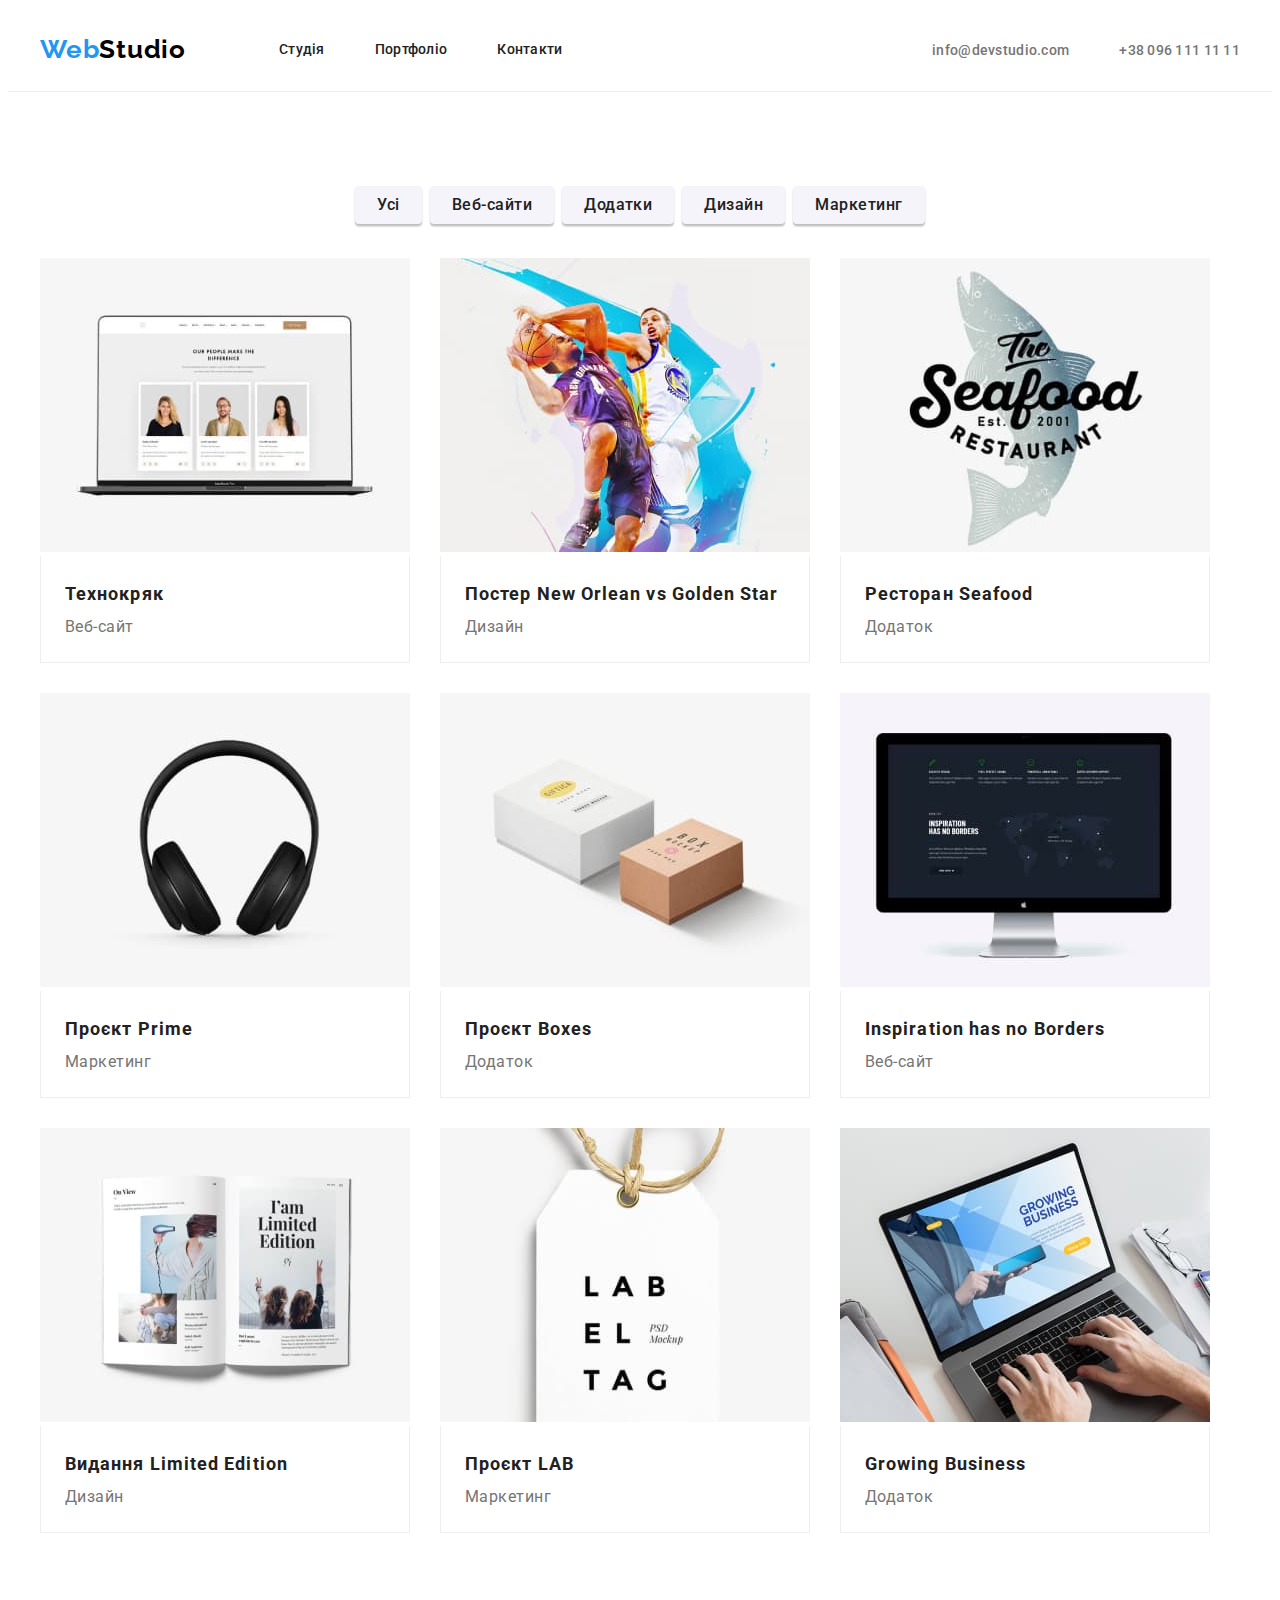
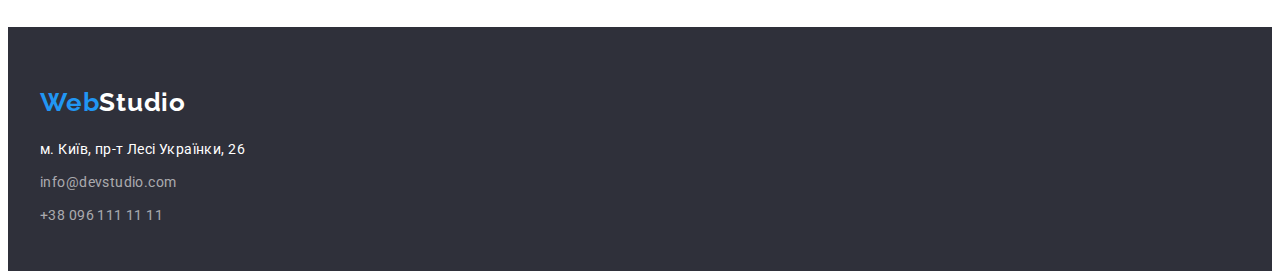
==== portfolio.html @ 80e69e96 "start-hw-4" ====
<!DOCTYPE html>
<html lang="uk">
	<head>
		<meta charset="UTF-8">
		<meta name="viewport" content="width=device-width, initial-scale=1.0">		
		<link rel="preconnect" href="https://fonts.googleapis.com">
		<link rel="preconnect" href="https://fonts.gstatic.com" crossorigin>
		<link href="https://fonts.googleapis.com/css2?family=Raleway:wght@700&family=Roboto:wght@400;500;700;900&display=swap"
			rel="stylesheet">
		<link
			rel="stylesheet"
			href="https://cdnjs.cloudflare.com/ajax/libs/modern-normalize/1.1.0/modern-normalize.min.css"
			integrity="sha512-wpPYUAdjBVSE4KJnH1VR1HeZfpl1ub8YT/NKx4PuQ5NmX2tKuGu6U/JRp5y+Y8XG2tV+wKQpNHVUX03MfMFn9Q=="
			crossorigin="anonymous"
			referrerpolicy="no-referrer"
		/>
		<link rel="stylesheet" href="./css/styles.css">
			<title>Портфоліо</title>
	</head>
	<body>
		<!--Шапка-->
		<header class="header">
			<div class="container header-container">
				<a href="./index.html" class="header-logo"><span class="logo-color">Web</span>Studio</a>
			<nav>
				<ul class="header-nav list">
					<li class="item"><a href="./index.html" class="header-nav-link link">Студія</a></li>
					<li class="item"><a href="./portfolio.html" class="header-nav-link link">Портфоліо</a></li>
					<li class="item"><a href="" class="header-nav-link link">Контакти</a></li>
				</ul>
			</nav>
			<ul class="list header-contact-list">
				<li class="item"><a href="" class="header-contact link">info@devstudio.com</a></li>
				<li class="item"><a href="" class="header-contact link">+38 096 111 11 11</a></li>
			</ul>
			</div>
		</header>
        <!--Головний розділ-->
        <main>
            <section class="portfolio">
                <!-- <h1>Наші проєкти</h1> -->
                <!--Фільтр проєктів-->
                <ul class="filter-projects list">
                    <li class="filter-item"><button type="button" class="filter-button-projects filter-all">Усі</button></li>
                    <li class="filter-item"><button type="button" class="filter-button-projects filter-web">Веб-сайти</button></li>
                    <li class="filter-item"><button type="button" class="filter-button-projects filter-apps">Додатки</button></li>
                    <li class="filter-item"><button type="button" class="filter-button-projects filter-design">Дизайн</button></li>
                    <li class="filter-item"><button type="button" class="filter-button-projects filter-marketing">Маркетинг</button></li>
                </ul>
                <!--Перелік проєктів-->
                <ul class="project-list list container">
                    <li class="project-item">
                        <a href="">
                            <img src="./images/tehnokryak.jpg" alt="фото веб-сайту технокряк" width="370" height="294">
                            <div class="project-text">
                                <h2 class="project-title">Технокряк</h2>
                                <p class="category-project">Веб-сайт</p>
                            </div>
                        </a>
                    </li>               
                    <li class="project-item">
                        <a href="">
                            <img src="./images/poster.jpg" alt="фото дизайна постера" width="370" height="294">
                            <div class="project-text">
                                <h2 class="project-title">Постер New Orlean vs Golden Star</h2>
                                <p class="category-project">Дизайн</p>
                            </div>                            
                        </a>
                    </li>
                    <li class="project-item">
                        <a href="">
                            <img src="./images/restaurant.jpg" alt="фото додатку ресторану сіфуд" width="370" height="294">
                            <div class="project-text">
                                <h2 class="project-title">Ресторан Seafood</h2>
                                <p class="category-project">Додаток</p>
                            </div>                            
                        </a>
                    </li>
                    <li class="project-item">
                        <a href="">
                            <img src="./images/prime.jpg" alt="фото проекту прайм" width="370" height="294">
                            <div class="project-text">
                                <h2 class="project-title">Проєкт Prime</h2>
                                <p class="category-project">Маркетинг</p>
                            </div>                            
                        </a>
                    </li>
                    <li class="project-item">
                        <a href="">
                            <img src="./images/boxes.jpg" alt="фото додатку боксес" width="370" height="294">
                            <div class="project-text">
                                <h2 class="project-title">Проєкт Boxes</h2>
                                <p class="category-project">Додаток</p>
                            </div>                            
                        </a>
                    </li>
                    <li class="project-item">
                        <a href="">
                            <img src="./images/inspiration.jpg" alt="фото веб-сайту інспіретіон" width="370" height="294">
                            <div class="project-text">
                                <h2 class="project-title">Inspiration has no Borders</h2>
                                <p class="category-project">Веб-сайт</p>
                            </div>                            
                        </a>
                    </li>

                    <li class="project-item">
                        <a href="">
                            <img src="./images/limited-edition.jpg" alt="фото проекту дизайну видання" width="370" height="294">
                            <div class="project-text">
                                <h2 class="project-title">Видання Limited Edition</h2>
                                <p class="category-project">Дизайн</p>
                            </div>                            
                        </a>
                    </li>
                    <li class="project-item">
                        <a href="">
                            <img src="./images/lab.jpg" alt="фото проекту лаб" width="370" height="294">
                            <div class="project-text">
                                <h2 class="project-title">Проєкт LAB</h2>
                                <p class="category-project">Маркетинг</p>
                            </div>                            
                        </a>
                    </li>
                    <li class="project-item">
                        <a href="">
                            <img src="./images/growing-bussines.jpg" alt="фото додатку гровін бізнес" width="370" height="294">
                            <div class="project-text">
                                <h2 class="project-title">Growing Business</h2>
                                <p class="category-project">Додаток</p>
                            </div>                            
                        </a>
                    </li>
                </ul>
            </section>        
        </main>
		<!--Підвал-->
		<footer class="footer footer-container">
			<div class="container">
				<a href="./index.html" class="footer-logo"><span class="logo-color">Web</span>Studio</a>
			<address>
				<ul class="list list-footer-contact">	
					<li class="footer-contact-item"><a href="" class="footer-contact link">м. Київ, пр-т Лесі Українки, 26</a></li>
					<li class="footer-contact-item"><a href="mailto:info@devstudio.com" class="footer-contact footer-communication link">info@devstudio.com</a></li>
					<li class="footer-contact-item"><a href="tel:+380961111111" class="footer-contact footer-communication link">+38 096 111 11 11</a></li>
				</ul>
			</address>
			</div>
		</footer>
	</body>
</html>
---- css/styles.css ----
:root {
    --text-color-secondary: #757575;
    --color-hover: #2196F3;
}

body {
    font-family: 'Roboto', sans-serif;
    color: #212121; 
}

h1,
h2,
h3,
h4,
h5,
h6,
p {
    margin: 0;
}

ul {
    list-style: none;
    margin: 0;
    padding: 0;
}

/* ---------------- Хедер---------------- */

.header {
    background: #ffffff;
    border-bottom: 1px solid #ECECEC;
}

.container {
    width: 1200px;
    padding-left: 15px;
    padding-right: 15px;
    margin: 0 auto;
}

.header-container {
    display: flex;
    align-items: center;
    border-bottom: 1px #ECECEC;
}

.header-logo {
    font-family: 'Raleway', sans-serif;
    font-weight: 700;
    font-size: 26px;
    line-height: 1.19;
    letter-spacing: 0.03em;    
    color: #000000;
    text-decoration: none;
    padding-top: 24px;
    padding-right: 20px;
    padding-bottom: 25px;
    margin-right: 73px;
}

.logo-color {
    color: #2196F3;
}

.header-nav {
    display: flex;    
}

.header-nav .item:not(:last-child),
.header-contact-list .item:not(:last-child) {
    margin-right: 50px;
}

.header-nav-link {
    display:inline-block;
    font-weight: 500;
    font-size: 14px;
    line-height: 1.14;
    letter-spacing: 0.02em;
    color: #212121;
    padding-top: 32px;
    padding-bottom: 32px;
}


.list {
    list-style: none;
}

.header-contact {
    font-weight: 500;
    font-size: 14px;
    line-height: 1.14;
    letter-spacing: 0.02em;
    color: #757575;
}

.header-contact-list {
    display: flex;
    margin-left: auto;
    padding-top: 32px;
    padding-bottom: 32px;
}

.link {
    text-decoration: none;
}

a:hover,
a:focus {
    color: var(--color-hover);
}


/* --------------Герой----------------- */

.hero-container {
    background-color: #2F303A;    
    margin: 0 auto;
    text-align: center;
    padding-top: 200px;
    padding-bottom: 200px;
        background-image: linear-gradient(
            rgba(47, 48, 58, 0.4),
            rgba(47, 48, 58, 0.4)
            ),
        url(../images/hero-img.jpg);
    }


.hero-title {
    font-weight: 900;
    font-size: 44px;
    line-height: 1.36;
    letter-spacing: 0.06em;
    text-transform: uppercase;    
    color: #FFFFFF;
    margin-bottom: 30px;
}

.hero-button {
    font-family: inherit;
    font-weight: 700;
    font-size: 16px;
    line-height: 1.88;
    align-items: center;
    letter-spacing: 0.06em;
    color: #FFFFFF;
    background: #2196F3;
    width: 216px;
    height: 50px;
    box-shadow: 0px 4px 4px rgba(0, 0, 0, 0.15);
    border-radius: 4px;
    border: none;
}

.hero-button:hover,
.hero-button:focus {
    background: #188CE8;
}

h2 {
    font-weight: 700;
    font-size: 36px;
    line-height: 1.17;
    /*  */
    letter-spacing: 0.03em;
}

.title-center {
    text-align: center;
}

.benefits {
    background: #FFFFFF;
    padding-top: 94px;
}

.benefits-list {
    display: flex;
}

.benefits-list .benefit-item:not(:last-child) {
    margin-right: 30px;
}

.benefits-title {
    font-weight: 700;
    font-size: 14px;
    line-height: 1.14;
    letter-spacing: 0.03em;
    text-transform: uppercase;
    margin-bottom: 10px;
}

.benefits-text {   
    font-size: 14px;
    line-height: 1.71;
    letter-spacing: 0.03em;
    color: var(--text-color-secondary);
}

.industry {
    background: #FFFFFF;
    padding-top: 94px;
    padding-bottom: 94px;
}
.industry-list {
    display: flex;
    margin-top: 50px;
}

.industry-list .industry-item:not(:last-child) {
    margin-right: 30px;
}

/*-------------------- Наша команда -------------------*/

.team {
    background: #F5F4FA;
    padding-top: 94px;
    padding-bottom: 94px;
}

.team-list {
    display: flex;
    margin-top: 50px;    
}

.team-list .team-person:not(:last-child) {
    margin-right: 30px;
}

.team-person {
    background: #FFFFFF;
    box-shadow: 0px 1px 3px rgba(0, 0, 0, 0.12), 0px 1px 1px rgba(0, 0, 0, 0.14), 0px 2px 1px rgba(0, 0, 0, 0.2);
border-radius: 0px 0px 4px 4px;
}

.member-team {
    font-weight: 500;
    font-size: 16px;
    line-height: 1.19;
    text-align: center;
    letter-spacing: 0.03em;    
}

.speciality-member-team {
    font-size: 16px;
    line-height: 1.19;
    text-align: center;
    letter-spacing: 0.03em;
    color: var(--text-color-secondary);
    margin-top: 10px;
    margin-bottom: 16px;
}

.member-t {
    padding-top: 30px;
    padding-bottom: 30px;
}

.team-soc-list {
    display: flex;
    justify-content: center;
    gap: 10px;

}

.team-soc-item {    
    width: 44px;
    height: 44px;
}

.team-soc-link {
    width: 100%;
    height: 100%;
    border-radius: 50%;
    /* background-color: tomato; */
    display: flex;
    align-items: center;
    justify-content: center;
}

.team-soc-icon {
    /* fill: #AFB1B8; */
}

.team-soc-link:hover,
.team-soc-link:focus {
    background-color: var(--color-hover);
}

.team-soc-link:hover .team-soc-icon,
.team-soc-link:focus .team-soc-icon {
    fill: #ffffff;
}

/* Футер */

.footer-container {    
    margin: 0 auto;
    
}

.footer {
    background: #2F303A;
    padding-top: 60px;
    padding-bottom: 43px;
}

.footer-logo {
    font-family: 'Raleway', sans-serif;
    font-weight: 700;
    font-size: 26px;
    line-height: 1.19;
    letter-spacing: 0.03em;
    color: #FFFFFF;
    text-decoration: none;
    display: inline-block;
}

.list-footer-contact {
    margin-top: 20px;
}

.footer-contact {
    font-style: normal;
    font-size: 14px;
    line-height: 1.71;
    letter-spacing: 0.03em;
    color: #FFFFFF;
}

.list-footer-contact .footer-contact-item:not(:last-child) {
    margin-bottom: 9px;
}

.footer-communication {
    color: rgba(255, 255, 255, 0.6);
}

/* Стиль Портфоліо */

.portfolio {
    background: #FFFFFF;
    padding-top: 94px;
    padding-bottom: 94px;
}

/* Фільтр проєктів */

.filter-button-projects {
    font-family: inherit;
    font-weight: 500;
    font-size: 16px;
    line-height: 1.62;
    text-align: center;
    letter-spacing: 0.03em;
    color: inherit;
    background: #F5F4FA;
    border: none;
    padding: 6px 22px;
    box-shadow: 0px 3px 1px rgba(0, 0, 0, 0.1), 0px 1px 2px rgba(0, 0, 0, 0.08), 0px 2px 2px rgba(0, 0, 0, 0.12);
border-radius: 4px;
}

.filter-button-projects:hover,
.filter-button-projects:focus {
    background: #2196F3;
    color: #FFFFFF;
    border: none;
}

.filter-projects {
    display: flex;    
    margin-bottom: 34px;
    justify-content: center;
}

.filter-projects .filter-item:not(:last-child) {
    margin-right: 8px;
}


/* Проєкти */

.project-list {
    display: flex;
    flex-wrap: wrap;
}

.project-list a {
    text-decoration: none;    
}

.project-item {   
    margin-right: 30px;
    margin-bottom: 30px;   
}

.project-item:nth-child(3n) {
    margin-right: 0;
}

.project-item:nth-last-child(-n + 3) {
    margin-bottom: 0;
}

.project-text {
    padding: 20px 24px;
    border-right: 1px solid #EEEEEE;
    border-bottom: 1px solid #EEEEEE;
    border-left: 1px solid #EEEEEE;
}

.project-title {    
    font-size: 18px;
    line-height: 2;
    letter-spacing: 0.06em;
    color: #212121;
}

.category-project {
    font-size: 16px;
    line-height: 1.88;
    letter-spacing: 0.03em;
    color: var(--text-color-secondary);
}
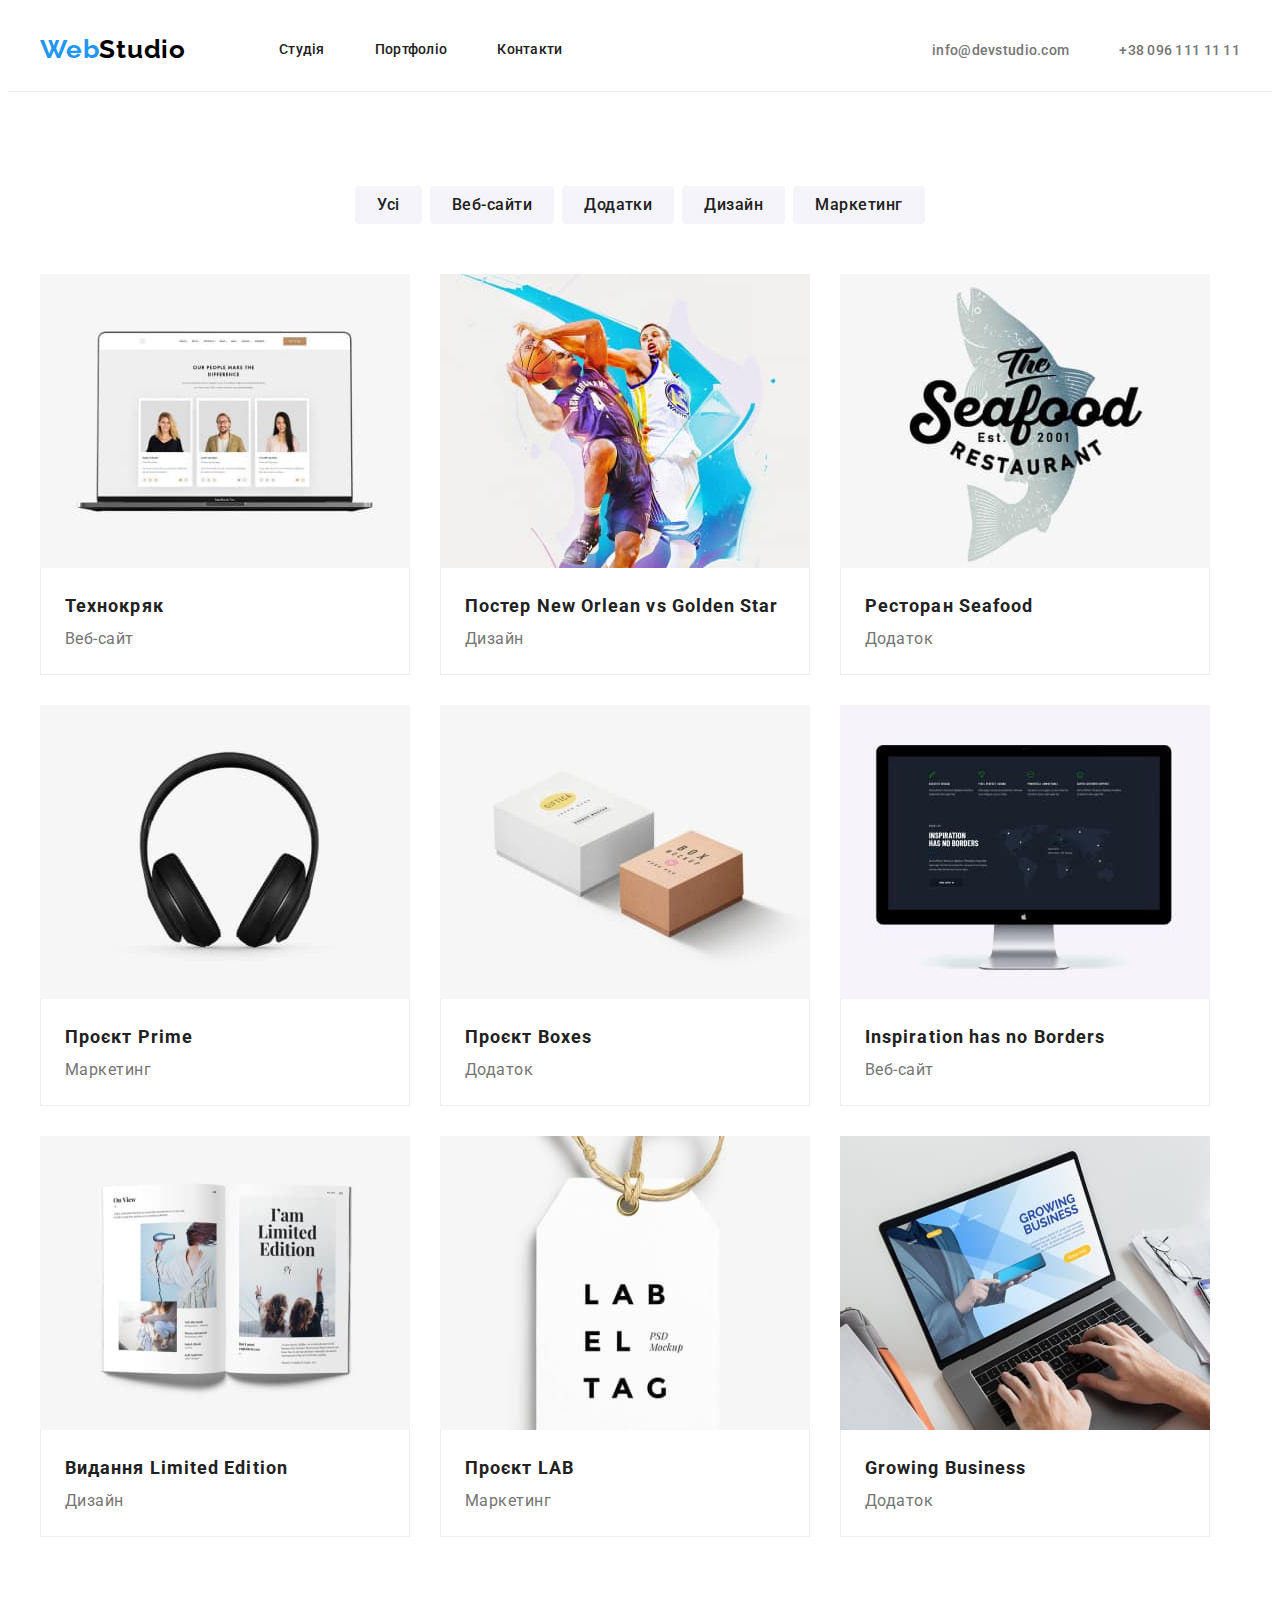
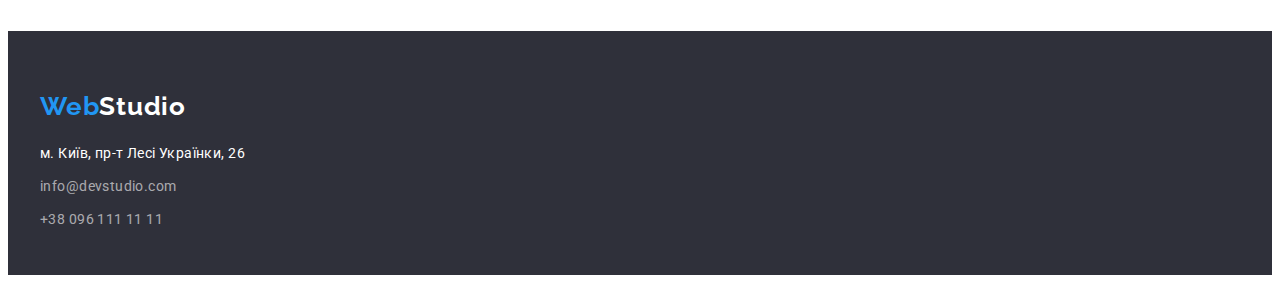
==== commit 171cc039: "1" ====
--- a/portfolio.html
+++ b/portfolio.html
@@ -37,8 +37,8 @@
 		</header>
         <!--Головний розділ-->
         <main>
-            <section class="portfolio">
-                <!-- <h1>Наші проєкти</h1> -->
+            <section class="portfolio container">
+                <h1 class="stealth-title">Наші проєкти</h1>
                 <!--Фільтр проєктів-->
                 <ul class="filter-projects list">
                     <li class="filter-item"><button type="button" class="filter-button-projects filter-all">Усі</button></li>
@@ -48,7 +48,7 @@
                     <li class="filter-item"><button type="button" class="filter-button-projects filter-marketing">Маркетинг</button></li>
                 </ul>
                 <!--Перелік проєктів-->
-                <ul class="project-list list container">
+                <ul class="project-list list">
                     <li class="project-item">
                         <a href="">
                             <img src="./images/tehnokryak.jpg" alt="фото веб-сайту технокряк" width="370" height="294">
--- a/css/styles.css
+++ b/css/styles.css
@@ -22,6 +22,21 @@
     list-style: none;
     margin: 0;
     padding: 0;
+}
+
+img {
+    display: block;
+}
+
+.stealth-title {
+    position: absolute;
+    width: 1px;
+    height: 1px;
+    margin: -1px;
+    padding: 0;
+    overflow: hidden;
+    border: 0;
+    clip: rect(0 0 0 0);
 }
 
 /* ---------------- Хедер---------------- */
@@ -163,7 +178,6 @@
     font-weight: 700;
     font-size: 36px;
     line-height: 1.17;
-    /*  */
     letter-spacing: 0.03em;
 }
 
@@ -178,6 +192,10 @@
 
 .benefits-list {
     display: flex;
+}
+
+.benefit-item {
+    width: 270px;
 }
 
 .benefits-list .benefit-item:not(:last-child) {
@@ -260,6 +278,7 @@
     padding-bottom: 30px;
 }
 
+
 .team-soc-list {
     display: flex;
     justify-content: center;
@@ -275,8 +294,7 @@
 .team-soc-link {
     width: 100%;
     height: 100%;
-    border-radius: 50%;
-    /* background-color: tomato; */
+    border-radius: 50%;    
     display: flex;
     align-items: center;
     justify-content: center;
@@ -295,6 +313,36 @@
 .team-soc-link:focus .team-soc-icon {
     fill: #ffffff;
 }
+
+.client {
+    padding-top: 94px;
+    padding-bottom: 94px;
+}
+
+.client-title {
+    margin-bottom: 50px;
+}
+
+.client-list {
+    display: flex;
+    justify-content: center;
+    gap: 30px;
+}
+
+.client-item {
+    width: 170px;
+    height: 92px;
+    background-color: yellow;
+}
+
+.client-link {
+    width: 100%;
+    height: 100%;
+    display: flex;
+    align-items: center;
+    justify-content: center;
+}
+
 
 /* Футер */
 
@@ -361,8 +409,8 @@
     background: #F5F4FA;
     border: none;
     padding: 6px 22px;
-    box-shadow: 0px 3px 1px rgba(0, 0, 0, 0.1), 0px 1px 2px rgba(0, 0, 0, 0.08), 0px 2px 2px rgba(0, 0, 0, 0.12);
-border-radius: 4px;
+    border-radius: 4px;
+    /* box-shadow: 0px 3px 1px rgba(0, 0, 0, 0.1), 0px 1px 2px rgba(0, 0, 0, 0.08), 0px 2px 2px rgba(0, 0, 0, 0.12); */
 }
 
 .filter-button-projects:hover,
@@ -374,7 +422,7 @@
 
 .filter-projects {
     display: flex;    
-    margin-bottom: 34px;
+    margin-bottom: 50px;
     justify-content: center;
 }
 
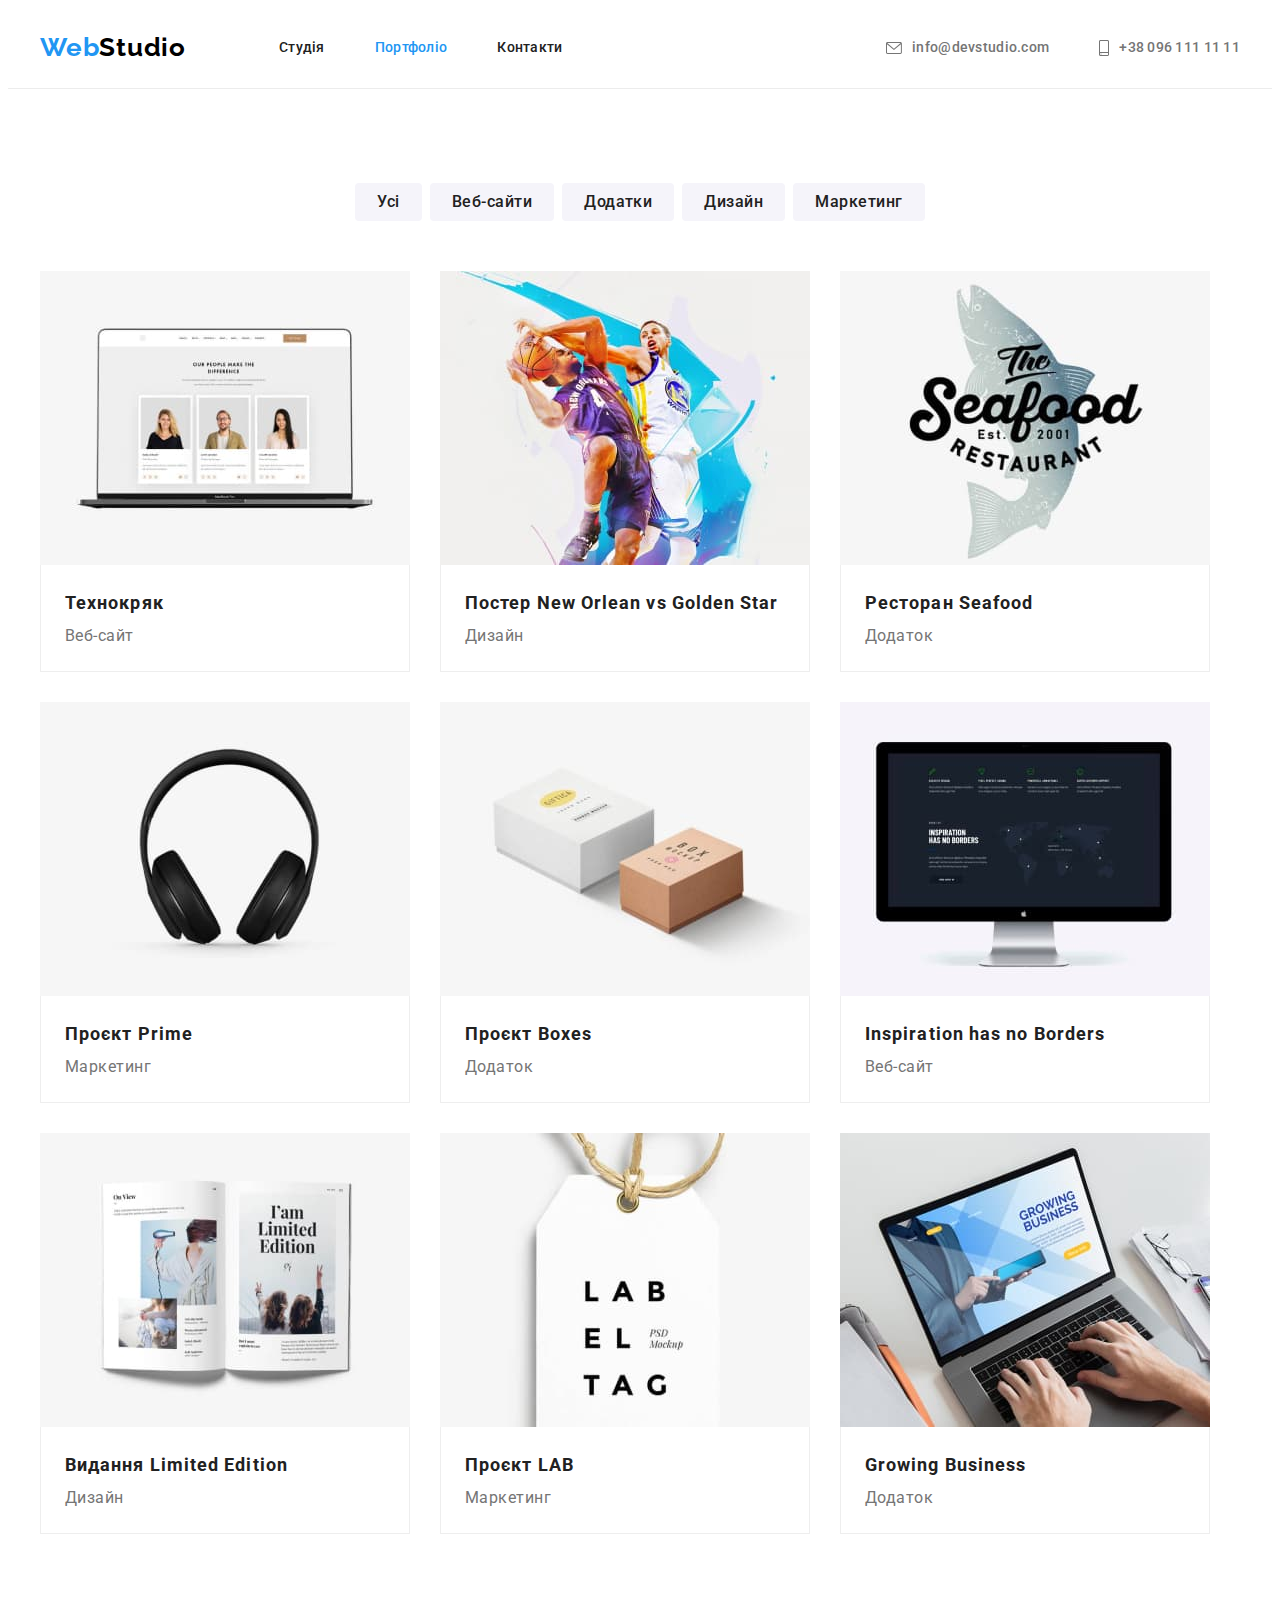
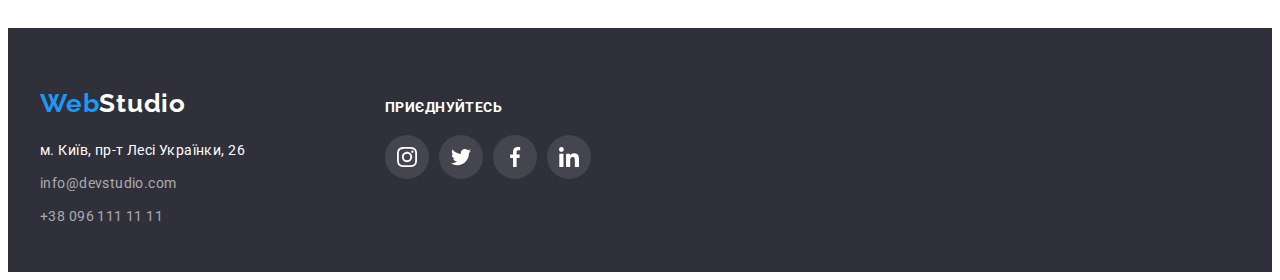
==== commit d799d6d5: "hw-4" ====
--- a/portfolio.html
+++ b/portfolio.html
@@ -24,14 +24,34 @@
 				<a href="./index.html" class="header-logo"><span class="logo-color">Web</span>Studio</a>
 			<nav>
 				<ul class="header-nav list">
-					<li class="item"><a href="./index.html" class="header-nav-link link">Студія</a></li>
-					<li class="item"><a href="./portfolio.html" class="header-nav-link link">Портфоліо</a></li>
-					<li class="item"><a href="" class="header-nav-link link">Контакти</a></li>
+					<li class="item">
+                        <a href="./index.html" class="header-nav-link link">Студія</a>
+                    </li>
+					<li class="item">
+                        <a href="./portfolio.html" class="header-nav-link link current">Портфоліо</a>
+                    </li>
+					<li class="item">
+                        <a href="" class="header-nav-link link">Контакти</a>
+                    </li>
 				</ul>
 			</nav>
 			<ul class="list header-contact-list">
-				<li class="item"><a href="" class="header-contact link">info@devstudio.com</a></li>
-				<li class="item"><a href="" class="header-contact link">+38 096 111 11 11</a></li>
+				<li class="item">
+                    <a href="" class="header-contact link">
+                        <svg class="mail-icon" width="16" height="12">
+                            <use href="./images/icons.svg#icon-envelope"></use>
+                        </svg> 
+                    info@devstudio.com
+                    </a>
+                </li>
+				<li class="item">
+                    <a href="" class="header-contact link">
+                        <svg class="mail-icon" width="10" height="16">
+                            <use href="./images/icons.svg#icon-smartphone"></use>
+                        </svg> 
+                        +38 096 111 11 11
+                    </a>
+                </li>
 			</ul>
 			</div>
 		</header>
@@ -134,18 +154,57 @@
                 </ul>
             </section>        
         </main>
-		<!--Підвал-->
-		<footer class="footer footer-container">
-			<div class="container">
-				<a href="./index.html" class="footer-logo"><span class="logo-color">Web</span>Studio</a>
-			<address>
-				<ul class="list list-footer-contact">	
-					<li class="footer-contact-item"><a href="" class="footer-contact link">м. Київ, пр-т Лесі Українки, 26</a></li>
-					<li class="footer-contact-item"><a href="mailto:info@devstudio.com" class="footer-contact footer-communication link">info@devstudio.com</a></li>
-					<li class="footer-contact-item"><a href="tel:+380961111111" class="footer-contact footer-communication link">+38 096 111 11 11</a></li>
-				</ul>
-			</address>
-			</div>
-		</footer>
-	</body>
+        <!--Підвал-->
+        <footer class="footer">
+            <div class="container footer-container">
+                <div>
+                    <a href="./index.html" class="footer-logo"><span class="logo-color">Web</span>Studio</a>
+                    <address>
+                        <ul class="list list-footer-contact">
+                            <li class="footer-contact-item"><a href="" class="footer-contact link">м. Київ, пр-т Лесі Українки,
+                                    26</a>
+                            </li>
+                            <li class="footer-contact-item"><a href="mailto:info@devstudio.com"
+                                    class="footer-contact footer-communication link">info@devstudio.com</a></li>
+                            <li class="footer-contact-item"><a href="tel:+380961111111"
+                                    class="footer-contact footer-communication link">+38 096 111 11 11</a></li>
+                        </ul>
+                    </address>
+                </div>
+                <div class="footer-soc">
+                    <h3 class="footer-soc-title">приєднуйтесь</h3>
+                    <ul class="footer-soc-list">
+                        <li class="footer-soc-item">
+                            <a href="" class="footer-soc-link">
+                                <svg class="footer-soc-icon">
+                                    <use href="./images/icons.svg#icon-instagram" width="20px" height="20px"></use>
+                                </svg>
+                            </a>
+                        </li>
+                        <li class="footer-soc-item">
+                            <a href="" class="footer-soc-link">
+                                <svg class="footer-soc-icon">
+                                    <use href="./images/icons.svg#icon-twitter" width="20px" height="20px"></use>
+                                </svg>
+                            </a>
+                        </li>
+                        <li class="footer-soc-item">
+                            <a href="" class="footer-soc-link">
+                                <svg class="footer-soc-icon">
+                                    <use href="./images/icons.svg#icon-facebook" width="20px" height="20px"></use>
+                                </svg>
+                            </a>
+                        </li>
+                        <li class="footer-soc-item">
+                            <a href="" class="footer-soc-link">
+                                <svg class="footer-soc-icon">
+                                    <use href="./images/icons.svg#icon-linkedin" width="20px" height="20px"></use>
+                                </svg>
+                            </a>
+                        </li>
+                    </ul>
+                </div>
+            </div>
+        </footer>
+    </body>
 </html>--- a/css/styles.css
+++ b/css/styles.css
@@ -37,6 +37,10 @@
     overflow: hidden;
     border: 0;
     clip: rect(0 0 0 0);
+}
+
+.item .current {
+    color: var(--color-hover);
 }
 
 /* ---------------- Хедер---------------- */
@@ -108,13 +112,21 @@
     line-height: 1.14;
     letter-spacing: 0.02em;
     color: #757575;
+    display: flex;
+    align-items: center;
 }
 
 .header-contact-list {
     display: flex;
     margin-left: auto;
     padding-top: 32px;
-    padding-bottom: 32px;
+    padding-bottom: 32px;    
+}
+
+.mail-icon {
+    margin-right: 10px;
+    fill: currentColor;
+    
 }
 
 .link {
@@ -130,20 +142,26 @@
 /* --------------Герой----------------- */
 
 .hero-container {
-    background-color: #2F303A;    
+    max-width: 1600px;
+    max-height: 600px;   
     margin: 0 auto;
     text-align: center;
     padding-top: 200px;
     padding-bottom: 200px;
-        background-image: linear-gradient(
+    background-image: linear-gradient(
             rgba(47, 48, 58, 0.4),
             rgba(47, 48, 58, 0.4)
             ),
-        url(../images/hero-img.jpg);
+        url(../images/hero-img.jpg);        
     }
 
 
 .hero-title {
+    max-width: 696px;
+    margin-left: auto;
+    margin-right: auto;
+    margin-bottom: 30px;
+
     font-weight: 900;
     font-size: 44px;
     line-height: 1.36;
@@ -167,6 +185,7 @@
     box-shadow: 0px 4px 4px rgba(0, 0, 0, 0.15);
     border-radius: 4px;
     border: none;
+    cursor: pointer;
 }
 
 .hero-button:hover,
@@ -196,6 +215,17 @@
 
 .benefit-item {
     width: 270px;
+}
+
+.benefit-icon {
+    width: 270px;
+    height: 120px;
+    margin-bottom: 30px;
+    background-color: #F5F4FA;
+    display: flex;
+    align-items: center;
+    justify-content: center;
+    border-radius: 4px;
 }
 
 .benefits-list .benefit-item:not(:last-child) {
@@ -325,14 +355,12 @@
 
 .client-list {
     display: flex;
-    justify-content: center;
     gap: 30px;
 }
 
 .client-item {
     width: 170px;
-    height: 92px;
-    background-color: yellow;
+    height: 92px;    
 }
 
 .client-link {
@@ -341,20 +369,35 @@
     display: flex;
     align-items: center;
     justify-content: center;
-}
-
-
-/* Футер */
+    fill:  #AFB1B8;
+    border: 1px solid #AFB1B8;
+    border-radius: 4px;
+}
+
+.client-link:hover,
+.client-link:focus {
+    border: 1px solid var(--color-hover);
+    color: var(--color-hover);
+}
+
+.client-link:hover .client-icon,
+.client-link:focus .client-icon {
+    fill: var(--color-hover);
+}
+
+
+/*-------------------------- Футер-------------------------- */
 
 .footer-container {    
-    margin: 0 auto;
-    
+    display: flex;
+    align-items: baseline;
 }
 
 .footer {
     background: #2F303A;
     padding-top: 60px;
     padding-bottom: 43px;
+    display: flex;
 }
 
 .footer-logo {
@@ -378,6 +421,7 @@
     line-height: 1.71;
     letter-spacing: 0.03em;
     color: #FFFFFF;
+    margin-right: 70px;
 }
 
 .list-footer-contact .footer-contact-item:not(:last-child) {
@@ -388,7 +432,53 @@
     color: rgba(255, 255, 255, 0.6);
 }
 
-/* Стиль Портфоліо */
+.footer-soc {
+    margin-left: 70px;
+}
+
+.footer-soc-title {
+    font-weight: 700;
+    font-size: 14px;
+    line-height: 16px;
+    letter-spacing: 0.03em;
+    text-transform: uppercase;
+    color: #ffffff;
+    margin-bottom: 20px;
+}
+
+.footer-soc-list {
+    display: flex;
+    gap: 10px;
+}
+
+.footer-soc-item {
+    width: 44px;
+    height: 44px;    
+}
+
+.footer-soc-link {
+    display: block;
+    width: 100%;
+    height: 100%;
+    display: flex;
+    align-items: center;
+    justify-content: center;
+    border-radius: 50%;
+    background-color: rgba(255, 255, 255, 0.1);
+}
+
+.footer-soc-icon {
+    width: 20px;
+    height: 20px;
+    fill: #FFFFFF;
+}
+
+.footer-soc-link:hover,
+.footer-soc-link:focus {
+    background-color: var(--color-hover);
+}
+
+/*--------------------- Стиль Портфоліо ----------------------*/
 
 .portfolio {
     background: #FFFFFF;
@@ -410,7 +500,7 @@
     border: none;
     padding: 6px 22px;
     border-radius: 4px;
-    /* box-shadow: 0px 3px 1px rgba(0, 0, 0, 0.1), 0px 1px 2px rgba(0, 0, 0, 0.08), 0px 2px 2px rgba(0, 0, 0, 0.12); */
+    cursor: pointer;    
 }
 
 .filter-button-projects:hover,
@@ -418,6 +508,9 @@
     background: #2196F3;
     color: #FFFFFF;
     border: none;
+    box-shadow: 0px 3px 1px rgba(0, 0, 0, 0.1), 
+    0px 1px 2px rgba(0, 0, 0, 0.08), 
+    0px 2px 2px rgba(0, 0, 0, 0.12);
 }
 
 .filter-projects {
@@ -453,6 +546,11 @@
 
 .project-item:nth-last-child(-n + 3) {
     margin-bottom: 0;
+}
+
+.project-item:hover,
+.project-item:focus {
+    box-shadow: 0px 1px 1px rgba(0, 0, 0, 0.12), 0px 4px 4px rgba(0, 0, 0, 0.06), 1px 4px 6px rgba(0, 0, 0, 0.16);
 }
 
 .project-text {
